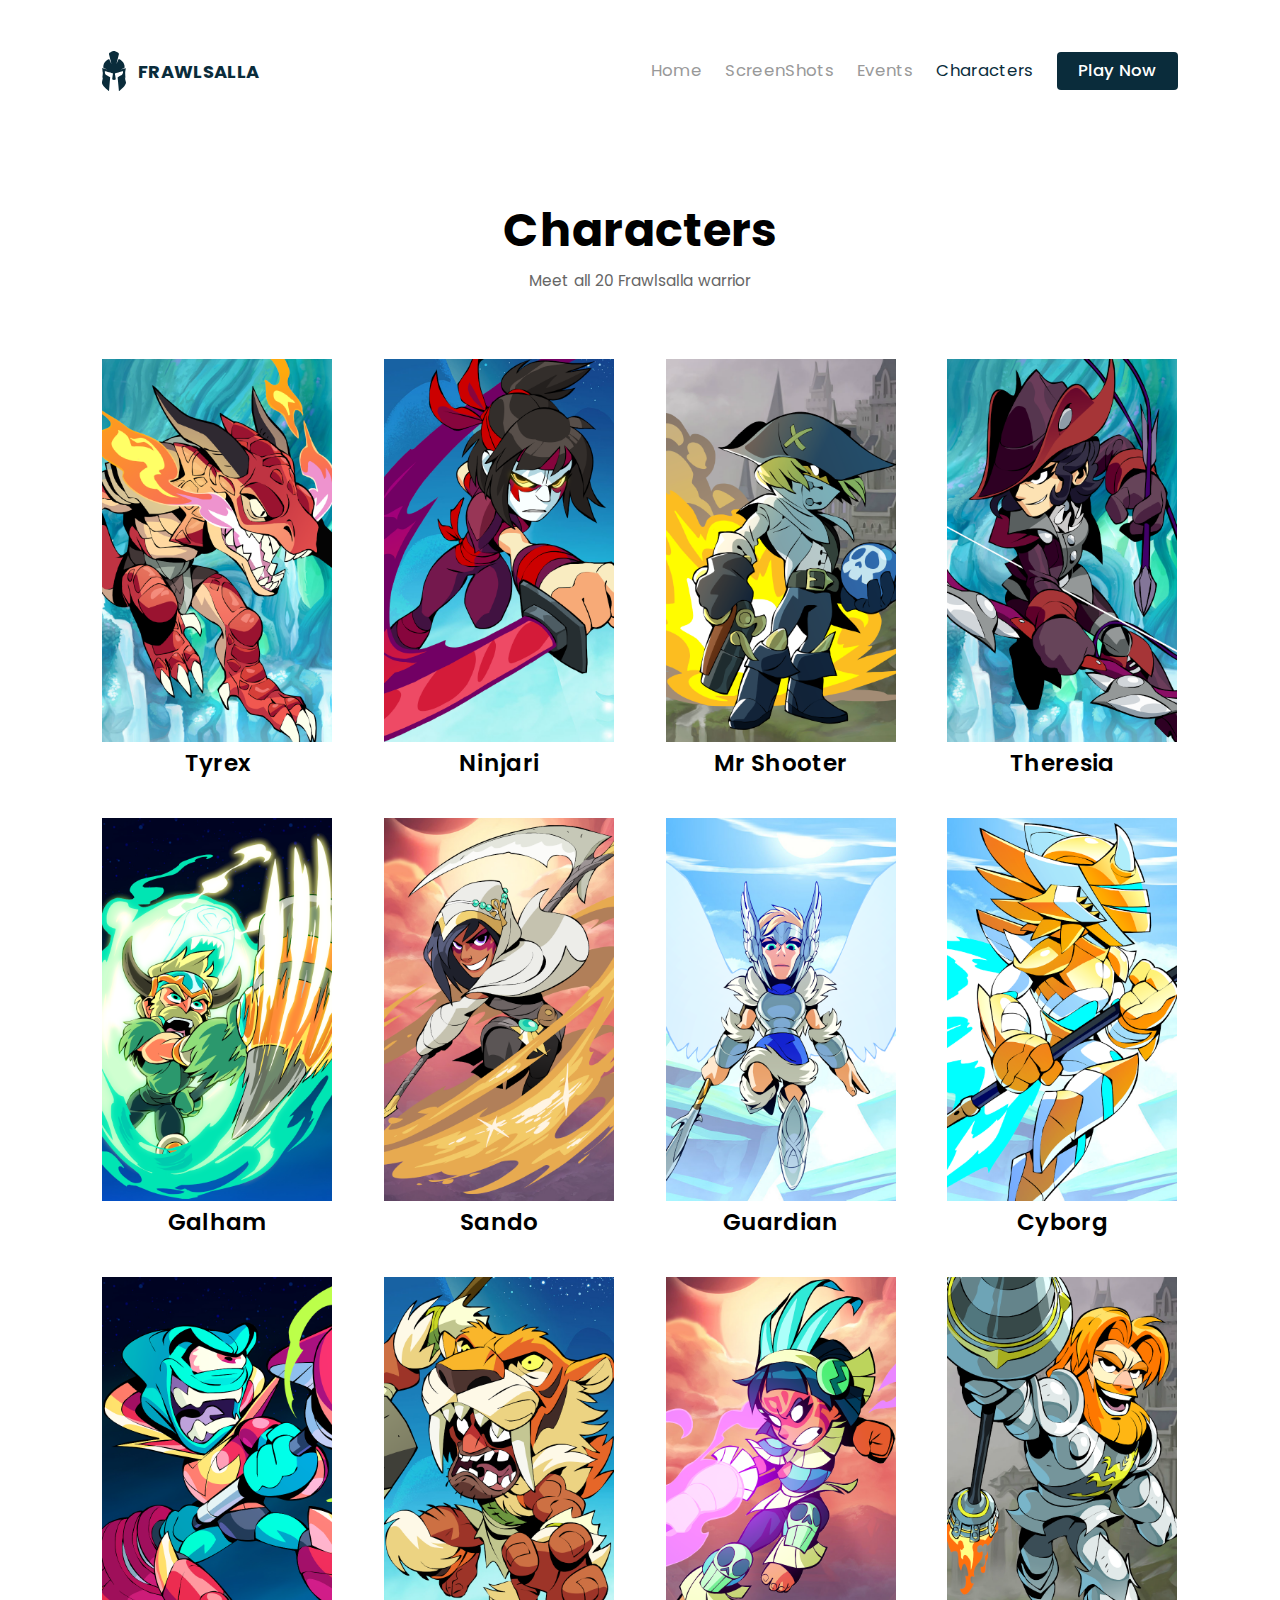
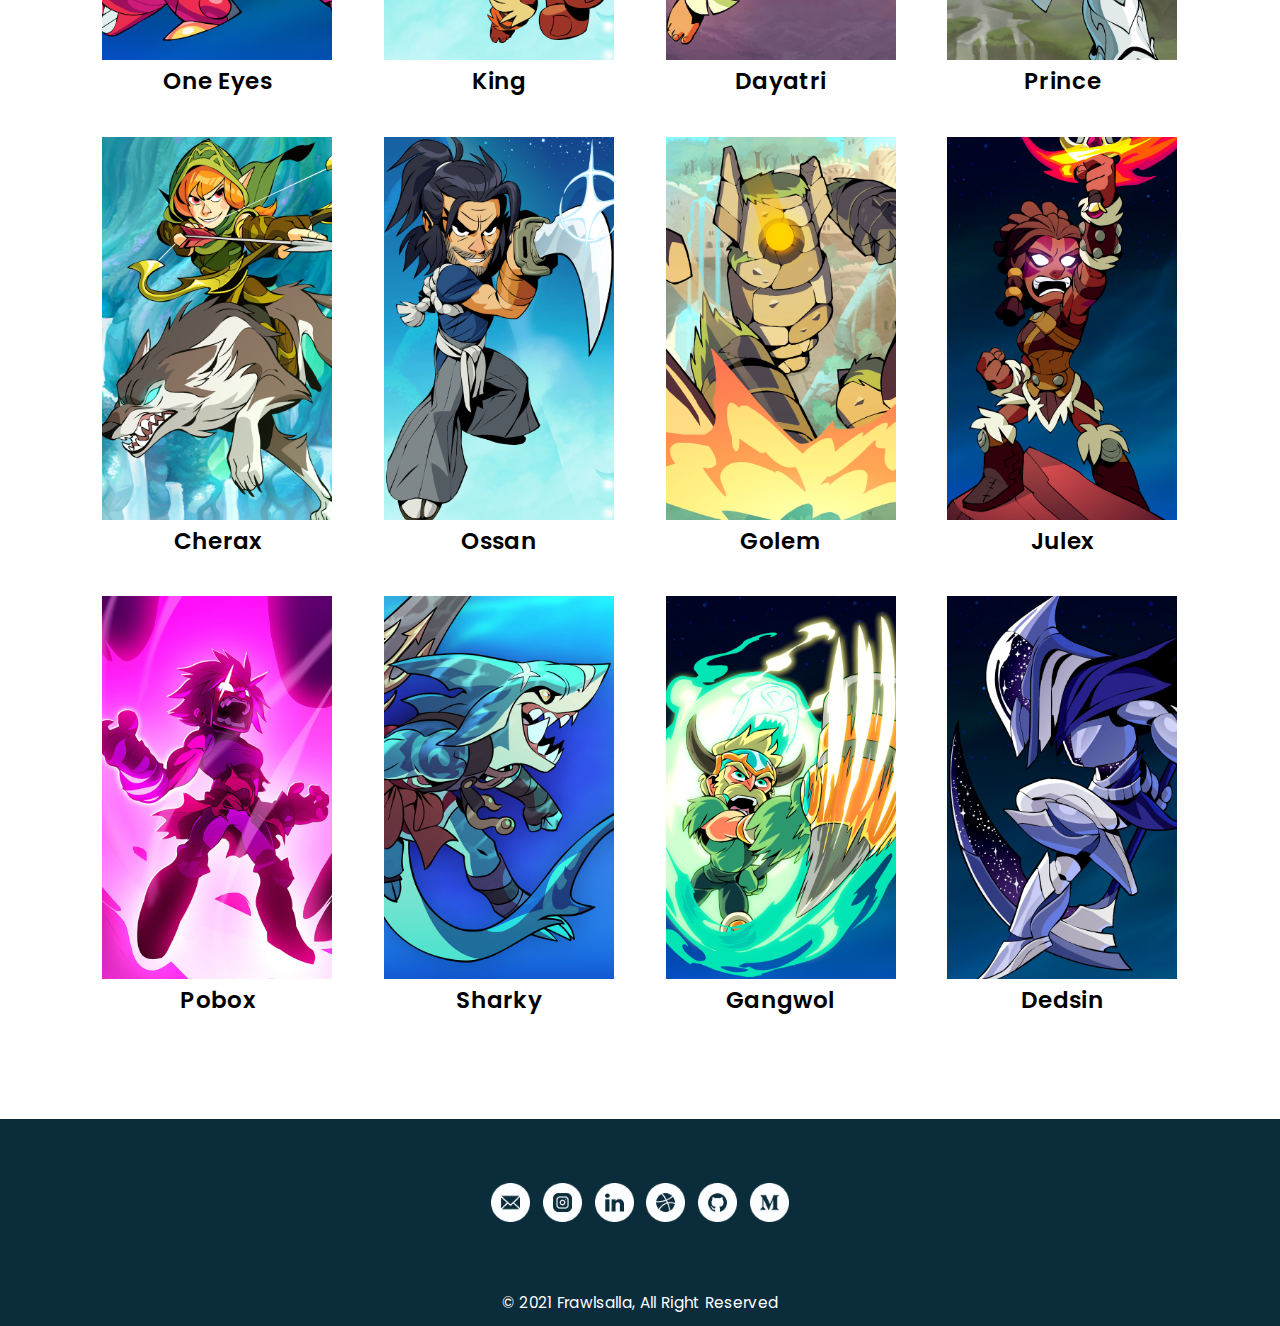
==== HTML/characters.html @ 78ae457c "Add home page, screenshot page, event page, character page" ====
<!DOCTYPE html>
<html lang="en">
<head>
    <meta charset="UTF-8">
    <meta http-equiv="X-UA-Compatible" content="IE=edge">
    <meta name="viewport" content="width=device-width, initial-scale=1.0">
    <title>Document</title>
    <link rel="stylesheet" href="../CSS/styleCharacters.css">
    <link href='https://fonts.googleapis.com/css?family=Poppins:200,400,500,600,700,900' rel='stylesheet'>
    <link rel="stylesheet" href="https://cdnjs.cloudflare.com/ajax/libs/font-awesome/4.7.0/css/font-awesome.min.css">
</head>
<body>
    <div class="header">
        <div class="navigation">
            <div class="logo">
                <img src="../Image/Frawlhalla Logo - Black.svg" alt="">
                <div class="text">
                    FRAWLSALLA
                </div>
            </div>
            <div class="navBtnMobile">
                <input type="checkbox" id="check">
                <label for="check" class="checkBtn" onclick="myFunction()">
                    <i class="fa fa-bars"></i>
                </label>
            </div>
        </div>
        <div id="hideNav">
            <a href="./home.html">
                Home
            </a>
            <a href="./screenshots.html">
                ScreenShots
            </a>
            <a href="./events.html">
                Events
            </a>
            <a href="./characters.html" id="selectedButton">
                Characters
            </a>
            <a href="./playNow.html" id="play-now">
                Play Now
            </a>
        </div>
    </div>
    <div class="contain">
        <div class="text">
            <div class="title">
                Characters
            </div>
            <div class="body">
                Meet all 20 Frawlsalla warrior
            </div>
        </div>
        <div class="list">
            <div class="item item1">
                <div class="img"></div>
                <div class="text">Tyrex</div>
            </div>
            <div class="item item2">
                <div class="img"></div>
                <div class="text">Ninjari</div>
            </div>
            <div class="item item3">
                <div class="img"></div>
                <div class="text">Mr Shooter</div>                
            </div>
            <div class="item item4">
                <div class="img"></div>
                <div class="text">Theresia</div>                
            </div>
            <div class="item item5">
                <div class="img"></div>
                <div class="text">Galham</div>                
            </div>
            <div class="item item6">
                <div class="img"></div>
                <div class="text">Sando</div>               
            </div>
            <div class="item item7">
                <div class="img"></div>
                <div class="text">Guardian</div>               
            </div>
            <div class="item item8">
                <div class="img"></div>
                <div class="text">Cyborg</div>               
            </div>
            <div class="item item9">
                <div class="img"></div>
                <div class="text">One Eyes</div>               
            </div>
            <div class="item item10">
                <div class="img"></div>
                <div class="text">King</div>
            </div>
            <div class="item item11">
                <div class="img"></div>
                <div class="text">Dayatri</div>
            </div>
            <div class="item item12">
                <div class="img"></div>
                <div class="text">Prince</div>
            </div>
            <div class="item item13">
                <div class="img"></div>
                <div class="text">Cherax</div>
            </div>
            <div class="item item14">
                <div class="img"></div>
                <div class="text">Ossan</div>
            </div>
            <div class="item item15">
                <div class="img"></div>
                <div class="text">Golem</div>
            </div>
            <div class="item item16">
                <div class="img"></div>
                <div class="text">Julex</div>
            </div>
            <div class="item item17">
                <div class="img"></div>
                <div class="text">Pobox</div>
            </div>
            <div class="item item18">
                <div class="img"></div>
                <div class="text">Sharky</div>                
            </div>
            <div class="item item19">
                <div class="img"></div>
                <div class="text">Gangwol</div>
            </div>
            <div class="item item20">
                <div class="img"></div>
                <div class="text">Dedsin</div>
            </div>
        </div>
    </div>
    <div class="footer">
        <div class="upper">
            <a href="https://mail.google.com/">
                <img src="../Image/Social Media/email.png" alt="">
            </a>
            <a href="https://instagram.com/">
                <img src="../Image/Social Media/instagram.png" alt="">
            </a>
            <a href="https://www.linkedin.com/">
                <img src="../Image/Social Media/linkedin.png" alt="">
            </a>
            <a href="https://dribbble.com/">
                <img src="../Image/Social Media/dribbble.png" alt="">
            </a>
            <a href="https://github.com/">
                <img src="../Image/Social Media/github.png" alt="">
            </a>
            <a href="https://medium.com/">
                <img src="../Image/Social Media/medium.png" alt="">
            </a>
        </div>
        <div class="lower">
            <span>&#169;</span> 
            2021 Frawlsalla, All Right Reserved
        </div>
    </div>
    <script src="../JS/navBar.js"></script>
</body>
</html>
---- CSS/styleCharacters.css ----
body{
    margin:0%;
    font-family: 'Poppins';
    letter-spacing: 0.02em;
}

@media screen and (max-width: 1440px) {
    .header{
        display: flex;
        padding-top: 4%;
        padding-left: 8%;
        padding-right: 8%;
        flex-direction: row;
        justify-content: space-between;
        align-items: center;
    }

    .header .logo{
        display: flex;
        flex-direction: row;
    }

    .header .logo img{
        width: 20%;
    }

    .logo .text{
        display: flex;
        font-weight: bold;
        color: #0a2c3b;
        align-items: center;
        font-style: normal;
        font-size: 1.4vw;
        padding-left: 8%;
    }

    #hideNav{
        display: flex;
        width: 49%;
        flex-direction: row;
        justify-content: space-between;
        align-items: center;
    }

    .header a{
        text-decoration: none;
        font-size: 1.3vw;
        font-weight: 400;
        color: #999999;
        letter-spacing: 0.02em;
        line-height: 100%;
        font-family: 'Poppins';
    }

    #selectedButton{
        color: #0a2c3b;
    }

    #play-now{
        color: white;
        background: #0A2C3B;
        border-radius: 4px;
        font-weight: 500;
        padding: 2%;
        padding-left: 4%;
        padding-right: 4%;
        box-shadow: 0px 8px 16px -5px rgba(255, 255, 255, 0.15);
    }

    .checkBtn{
        font-size: 30px;
        color: #0a2c3b;
        display: none;
    }

    #check{
        display: none;
    }

    .contain{
        padding-top: 8%;
    }

    .contain .text{
        text-align: center;
    }

    .text .title{
        font-size: 3.6vw;
        line-height: 160%;
        font-weight: bold;
    }

    .text .body{
        color:#666666;
        font-size: 1.2vw;
        line-height: 180%;
    }

    .contain .list{
        display: flex;
        justify-content: space-around;
        flex-wrap: wrap;
        margin-top: 5%;
        margin-bottom: 5%;
        margin-left: 6%;
        margin-right: 6%;
    }

    .list .item{
        display: flex;
        flex-direction: column;
        text-align: center;
        margin-bottom: 3%;
    }

    .list .item .img{
        width: 18vw; 
        height: 30vw;
    }

    .list .item .text{
        font-weight: 600;
        font-size: 1.8vw;
        line-height: 180%;
    }

    .footer{
        margin-top: 0.1%;
        background-color:#0a2c3b;
        height: 100%;
    }

    .footer .upper{
        display: flex;
        justify-content: center;
    }

    .footer .upper a{
        padding: 0.5%;
        padding-top: 5%;
        padding-bottom: 4%;
    }

    .footer .upper img{
        width: 39px;
        height: 39px;
        text-decoration: none;
    }

    .footer .lower{
        text-align: center;
        color: white;
        font-size: 1.2vw;
        line-height: 300%;
    }
}

@media screen and (max-width: 1025px) {
    /* .contain .list .item{
        width: 30%;
        height: 480px;
    }   
    .list .item .img{
        width: 100%;
        height: 100%; 
    } */
    .footer .upper a{
        padding: 0.5%;
        padding-top: 6%;
        padding-bottom: 4%;
    }
}

@media screen and (max-width: 800px) {
    /* .header{
        width: 170%;
    }
    .header .logo{
        margin-left: 2%;
    }
    .header .logo img{
        width: 34px;
        height: 50px;
    }
    .header .text{
        font-size: 3vw;
    }
    .header .navigation{
        width: 55%;
        margin-right: -4%;
    }
    .header .navigation a{
        font-size: 20px;
    }
    .contain{
        width: 207%;
    }
    .contain .list .item{
        width: 30%;
        height: 700px;
    }
    .list .item .img{
        width: 100%;
        height: 100%; 
    }
    .list .item .text{
        font-size: 25px;
    }
    .footer {
        width: 207%;    
    } */
    .header{
        flex-direction: column;
    }
    .header .navigation{
        display: flex;
        width: 100%;
        justify-content: space-between;
    }
    .checkBtn{
        display: block;
    }
    #hideNav{
        flex-direction: column;
        transition: all .5s;
    }
    .header a{
        margin-top: 8%;
        font-size: 2.2vw;
    }
    .contain .item .text{
        font-size: 2vw;
    }
}

@media screen and (max-width: 450px) {
    /* .header{
        width: 155%;
    }
    .header .logo{
        width: 50%;
        margin-left: -6%;
    }
    .header .text{
        font-size: 3vw;
    }
    .header .navigation{
        width: 100%;
        margin-right: -11%;
    }
    .header .navigation a{
        font-size: 0.1vw;
    }
    .contain{
        width: 218%;
    }
    .contain .list .item{
        width: 42%;
        height: 600px;
        margin-bottom: 4%;
    }
    .list .item .img{
        width: 100%;
        height: 100%; 
    }
    .list .item .text{
        font-size: 20px;
    }
    .footer {
        width: 218%;    
    } */
    .contain .item{
        margin-bottom: 5%;
    }
    .contain .item .img{
        width: 150px;
        height: 250px;  
    }
    .contain .item .text{
        font-size: 3.5vw;
    }
    .footer .upper img{
        width: 28px;
        height: 28px;
    }
}
/* 
@media screen and (max-width: 400px) {
    .page2 .list .img{
        margin-bottom: -30%;
    }
}

@media screen and (max-width: 350px) {
    .page2 .list .img{
        margin-bottom: -40%;
    }
} 
*/

/* Character lists */
.item .img{
    background-size: 100%;
    background-repeat: no-repeat;
}

.item1 .img{
    background-image: url("../Image/Characters/Tyrex.png");
}

.item2 .img{
    background-image: url("../Image/Characters/Ninjari.png");
}

.item3 .img{
    background-image: url("../Image/Characters/Mr\ Shooter.png");
}

.item4 .img{
    background-image: url("../Image/Characters/Theresia.png");
}

.item5 .img{
    background-image: url("../Image/Characters/Galham.png");
}

.item6 .img{
    background-image: url("../Image/Characters/Sando.png");
}

.item7 .img{
    background-image: url("../Image/Characters/Guardian.png");
}

.item8 .img{
    background-image: url("../Image/Characters/Cyborg.png");
}

.item9 .img{
    background-image: url("../Image/Characters/One\ Eyes.png");
}

.item10 .img{
    background-image: url("../Image/Characters/King.png");
}

.item11 .img{
    background-image: url("../Image/Characters/Dayatri.png");
}
.item12 .img{
    background-image: url("../Image/Characters/Prince.png");
}
.item13 .img{
    background-image: url("../Image/Characters/Cherax.png");
}
.item14 .img{
    background-image: url("../Image/Characters/Ossan.png");
}
.item15 .img{
    background-image: url("../Image/Characters/Golem.png");
}
.item16 .img{
    background-image: url("../Image/Characters/Julex.png");
}
.item17 .img{
    background-image: url("../Image/Characters/Pobox.png");
}
.item18 .img{
    background-image: url("../Image/Characters/Sharky.jpg");
}
.item19 .img{
    background-image: url("../Image/Characters/Galham.png");
}
.item20 .img{
    background-image: url("../Image/Characters/Dedsin.png");
}
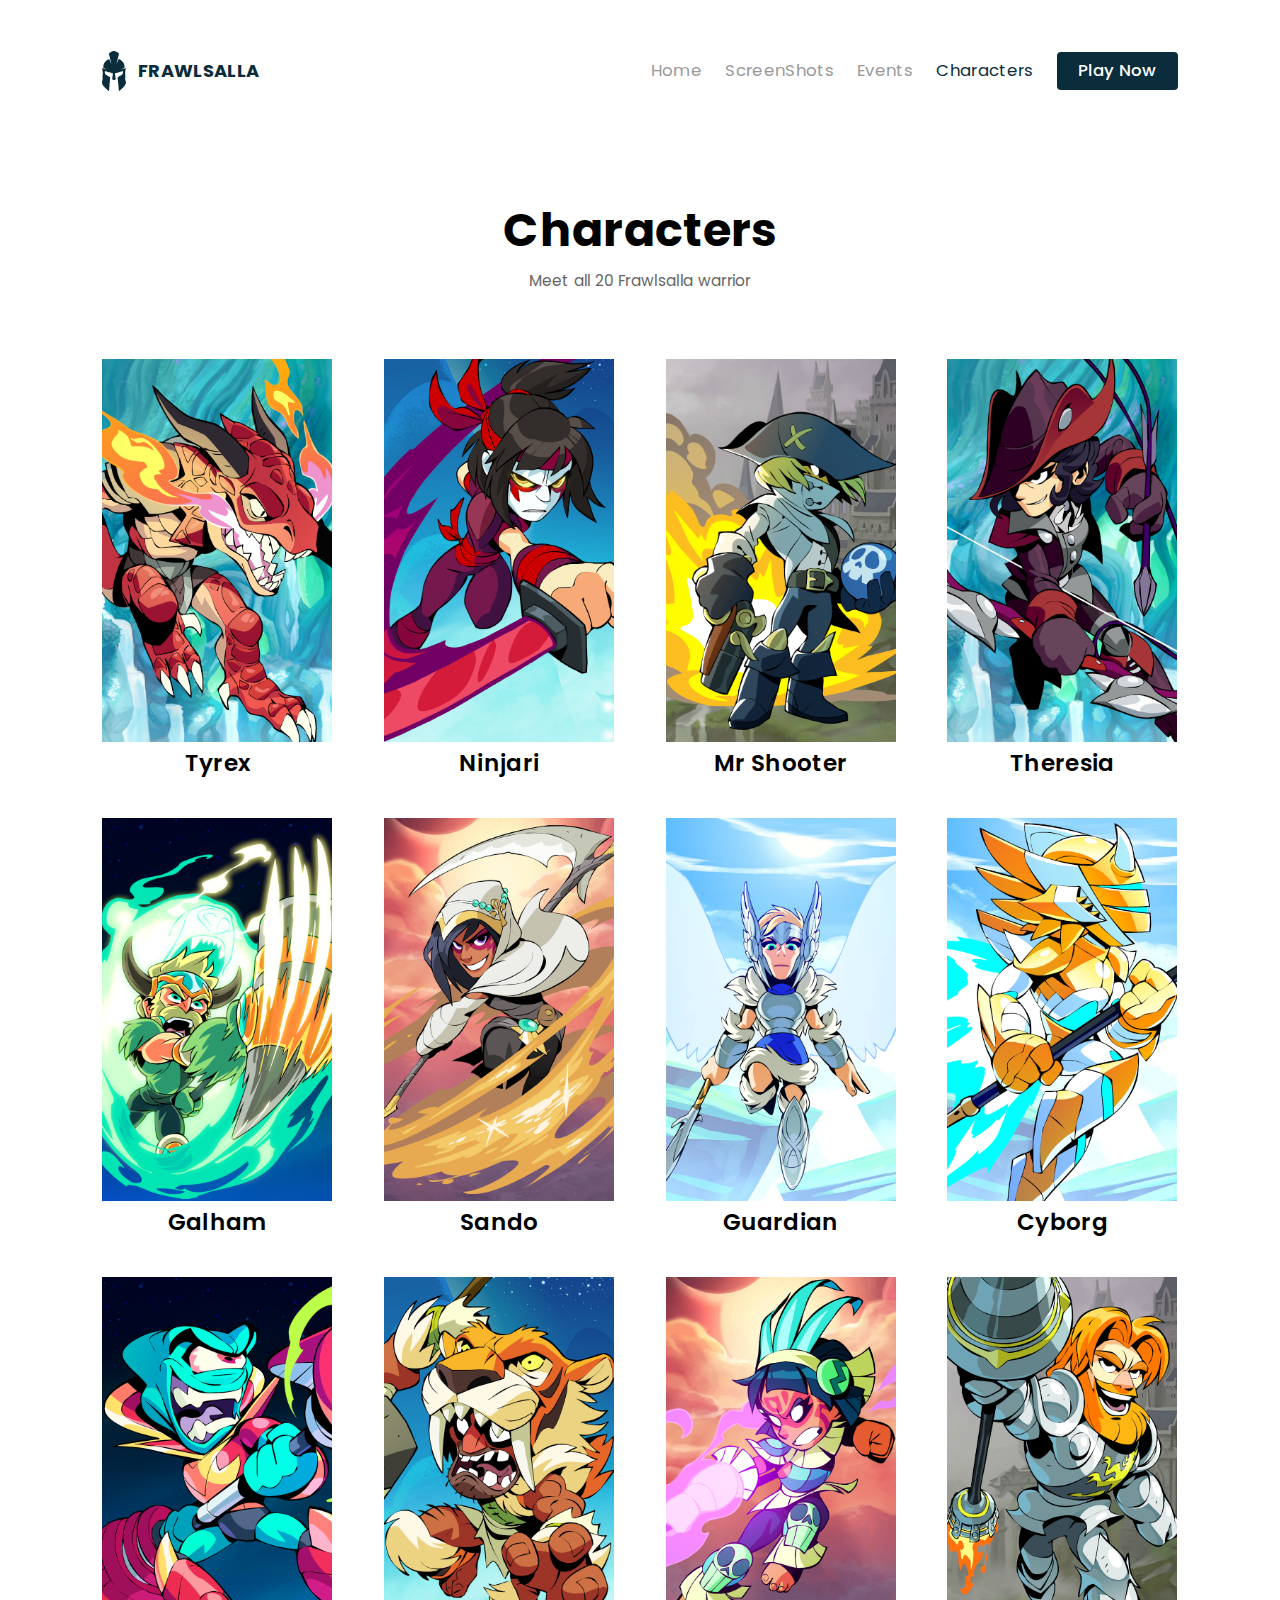
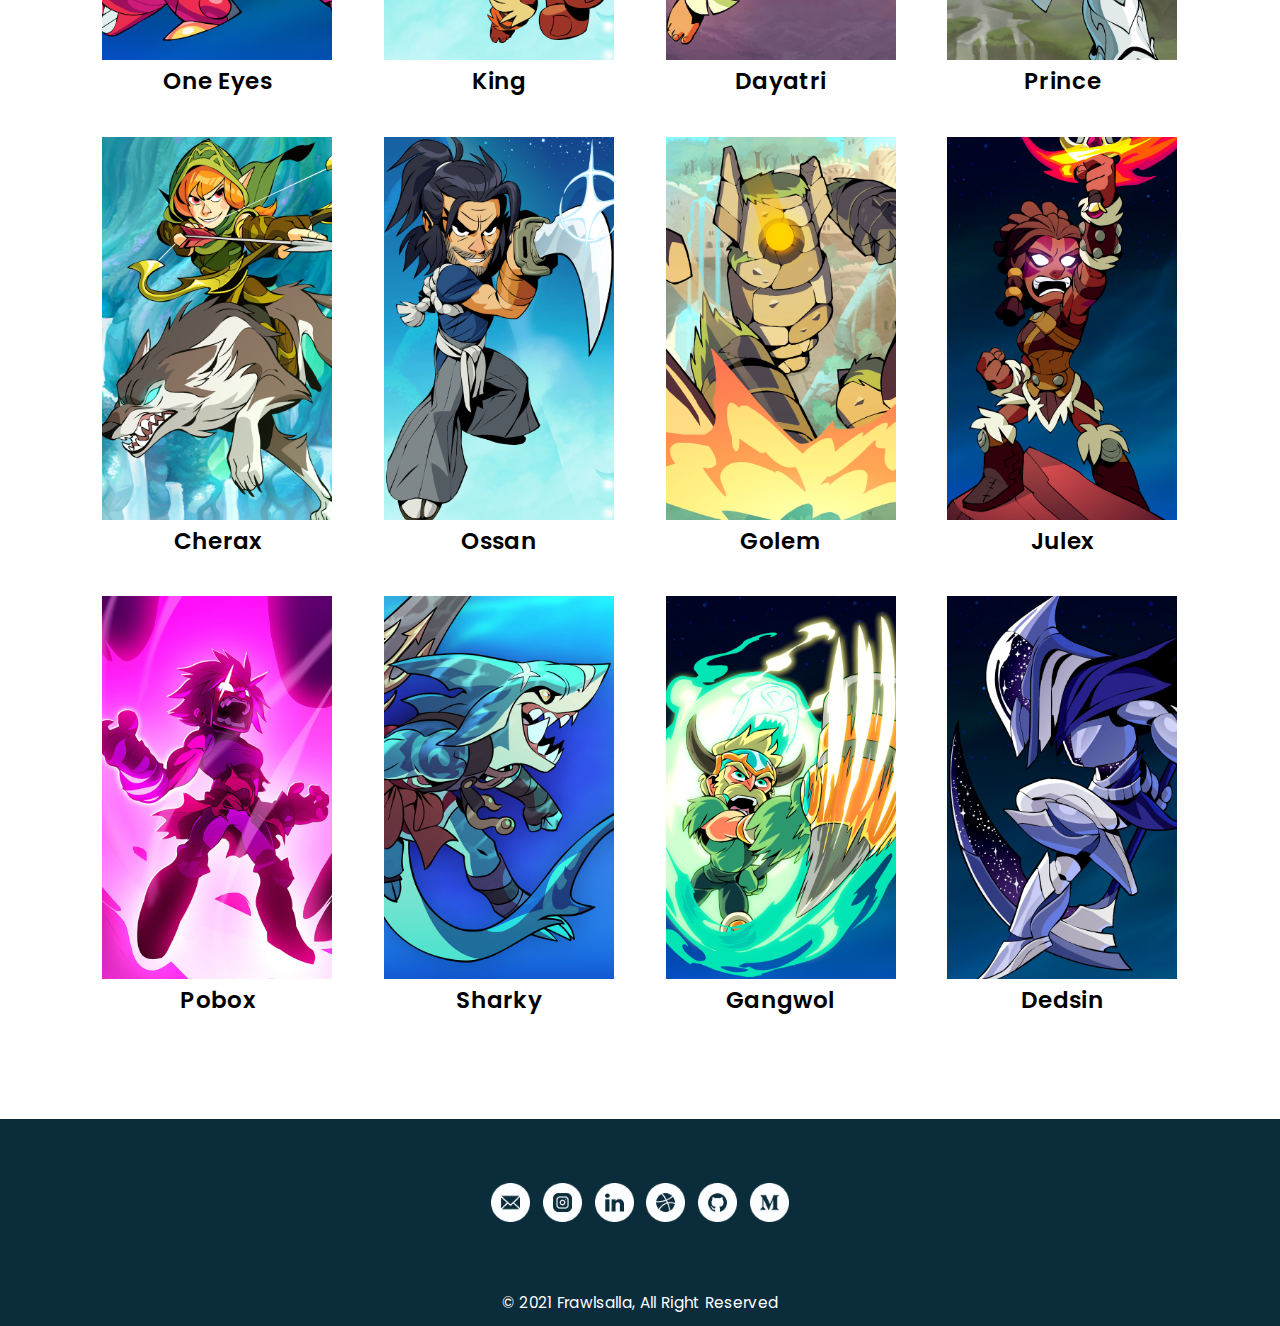
==== commit 728e1b08: "julyo update and fixing gender bug" ====
--- a/HTML/characters.html
+++ b/HTML/characters.html
@@ -13,10 +13,12 @@
     <div class="header">
         <div class="navigation">
             <div class="logo">
-                <img src="../Image/Frawlhalla Logo - Black.svg" alt="">
-                <div class="text">
-                    FRAWLSALLA
-                </div>
+                <a href="home.html">
+                        <img src="../Image/Frawlhalla Logo - Black.svg" alt="">
+                        <div class="text">
+                            FRAWLSALLA
+                        </div>
+                    </a>
             </div>
             <div class="navBtnMobile">
                 <input type="checkbox" id="check">
--- a/CSS/styleCharacters.css
+++ b/CSS/styleCharacters.css
@@ -1,163 +1,167 @@
-body{
-    margin:0%;
-    font-family: 'Poppins';
+body {
+  margin: 0%;
+  font-family: "Poppins";
+  letter-spacing: 0.02em;
+}
+
+@media screen and (max-width: 1440px) {
+  .header {
+    display: flex;
+    padding-top: 4%;
+    padding-left: 8%;
+    padding-right: 8%;
+    flex-direction: row;
+    justify-content: space-between;
+    align-items: center;
+  }
+
+  .header .logo {
+    display: flex;
+    flex-direction: row;
+  }
+
+  .header .logo img {
+    width: 20%;
+  }
+
+  .logo .text {
+    display: flex;
+    font-weight: bold;
+    color: #0a2c3b;
+    align-items: center;
+    font-style: normal;
+    font-size: 1.4vw;
+    padding-left: 8%;
+  }
+
+  .header .logo a {
+    display: flex;
+  }
+
+  #hideNav {
+    display: flex;
+    width: 49%;
+    flex-direction: row;
+    justify-content: space-between;
+    align-items: center;
+  }
+
+  .header a {
+    text-decoration: none;
+    font-size: 1.3vw;
+    font-weight: 400;
+    color: #999999;
     letter-spacing: 0.02em;
-}
-
-@media screen and (max-width: 1440px) {
-    .header{
-        display: flex;
-        padding-top: 4%;
-        padding-left: 8%;
-        padding-right: 8%;
-        flex-direction: row;
-        justify-content: space-between;
-        align-items: center;
-    }
-
-    .header .logo{
-        display: flex;
-        flex-direction: row;
-    }
-
-    .header .logo img{
-        width: 20%;
-    }
-
-    .logo .text{
-        display: flex;
-        font-weight: bold;
-        color: #0a2c3b;
-        align-items: center;
-        font-style: normal;
-        font-size: 1.4vw;
-        padding-left: 8%;
-    }
-
-    #hideNav{
-        display: flex;
-        width: 49%;
-        flex-direction: row;
-        justify-content: space-between;
-        align-items: center;
-    }
-
-    .header a{
-        text-decoration: none;
-        font-size: 1.3vw;
-        font-weight: 400;
-        color: #999999;
-        letter-spacing: 0.02em;
-        line-height: 100%;
-        font-family: 'Poppins';
-    }
-
-    #selectedButton{
-        color: #0a2c3b;
-    }
-
-    #play-now{
-        color: white;
-        background: #0A2C3B;
-        border-radius: 4px;
-        font-weight: 500;
-        padding: 2%;
-        padding-left: 4%;
-        padding-right: 4%;
-        box-shadow: 0px 8px 16px -5px rgba(255, 255, 255, 0.15);
-    }
-
-    .checkBtn{
-        font-size: 30px;
-        color: #0a2c3b;
-        display: none;
-    }
-
-    #check{
-        display: none;
-    }
-
-    .contain{
-        padding-top: 8%;
-    }
-
-    .contain .text{
-        text-align: center;
-    }
-
-    .text .title{
-        font-size: 3.6vw;
-        line-height: 160%;
-        font-weight: bold;
-    }
-
-    .text .body{
-        color:#666666;
-        font-size: 1.2vw;
-        line-height: 180%;
-    }
-
-    .contain .list{
-        display: flex;
-        justify-content: space-around;
-        flex-wrap: wrap;
-        margin-top: 5%;
-        margin-bottom: 5%;
-        margin-left: 6%;
-        margin-right: 6%;
-    }
-
-    .list .item{
-        display: flex;
-        flex-direction: column;
-        text-align: center;
-        margin-bottom: 3%;
-    }
-
-    .list .item .img{
-        width: 18vw; 
-        height: 30vw;
-    }
-
-    .list .item .text{
-        font-weight: 600;
-        font-size: 1.8vw;
-        line-height: 180%;
-    }
-
-    .footer{
-        margin-top: 0.1%;
-        background-color:#0a2c3b;
-        height: 100%;
-    }
-
-    .footer .upper{
-        display: flex;
-        justify-content: center;
-    }
-
-    .footer .upper a{
-        padding: 0.5%;
-        padding-top: 5%;
-        padding-bottom: 4%;
-    }
-
-    .footer .upper img{
-        width: 39px;
-        height: 39px;
-        text-decoration: none;
-    }
-
-    .footer .lower{
-        text-align: center;
-        color: white;
-        font-size: 1.2vw;
-        line-height: 300%;
-    }
+    line-height: 100%;
+    font-family: "Poppins";
+  }
+
+  #selectedButton {
+    color: #0a2c3b;
+  }
+
+  #play-now {
+    color: white;
+    background: #0a2c3b;
+    border-radius: 4px;
+    font-weight: 500;
+    padding: 2%;
+    padding-left: 4%;
+    padding-right: 4%;
+    box-shadow: 0px 8px 16px -5px rgba(255, 255, 255, 0.15);
+  }
+
+  .checkBtn {
+    font-size: 30px;
+    color: #0a2c3b;
+    display: none;
+  }
+
+  #check {
+    display: none;
+  }
+
+  .contain {
+    padding-top: 8%;
+  }
+
+  .contain .text {
+    text-align: center;
+  }
+
+  .text .title {
+    font-size: 3.6vw;
+    line-height: 160%;
+    font-weight: bold;
+  }
+
+  .text .body {
+    color: #666666;
+    font-size: 1.2vw;
+    line-height: 180%;
+  }
+
+  .contain .list {
+    display: flex;
+    justify-content: space-around;
+    flex-wrap: wrap;
+    margin-top: 5%;
+    margin-bottom: 5%;
+    margin-left: 6%;
+    margin-right: 6%;
+  }
+
+  .list .item {
+    display: flex;
+    flex-direction: column;
+    text-align: center;
+    margin-bottom: 3%;
+  }
+
+  .list .item .img {
+    width: 18vw;
+    height: 30vw;
+  }
+
+  .list .item .text {
+    font-weight: 600;
+    font-size: 1.8vw;
+    line-height: 180%;
+  }
+
+  .footer {
+    margin-top: 0.1%;
+    background-color: #0a2c3b;
+    height: 100%;
+  }
+
+  .footer .upper {
+    display: flex;
+    justify-content: center;
+  }
+
+  .footer .upper a {
+    padding: 0.5%;
+    padding-top: 5%;
+    padding-bottom: 4%;
+  }
+
+  .footer .upper img {
+    width: 39px;
+    height: 39px;
+    text-decoration: none;
+  }
+
+  .footer .lower {
+    text-align: center;
+    color: white;
+    font-size: 1.2vw;
+    line-height: 300%;
+  }
 }
 
 @media screen and (max-width: 1025px) {
-    /* .contain .list .item{
+  /* .contain .list .item{
         width: 30%;
         height: 480px;
     }   
@@ -165,15 +169,15 @@
         width: 100%;
         height: 100%; 
     } */
-    .footer .upper a{
-        padding: 0.5%;
-        padding-top: 6%;
-        padding-bottom: 4%;
-    }
+  .footer .upper a {
+    padding: 0.5%;
+    padding-top: 6%;
+    padding-bottom: 4%;
+  }
 }
 
 @media screen and (max-width: 800px) {
-    /* .header{
+  /* .header{
         width: 170%;
     }
     .header .logo{
@@ -210,32 +214,32 @@
     .footer {
         width: 207%;    
     } */
-    .header{
-        flex-direction: column;
-    }
-    .header .navigation{
-        display: flex;
-        width: 100%;
-        justify-content: space-between;
-    }
-    .checkBtn{
-        display: block;
-    }
-    #hideNav{
-        flex-direction: column;
-        transition: all .5s;
-    }
-    .header a{
-        margin-top: 8%;
-        font-size: 2.2vw;
-    }
-    .contain .item .text{
-        font-size: 2vw;
-    }
+  .header {
+    flex-direction: column;
+  }
+  .header .navigation {
+    display: flex;
+    width: 100%;
+    justify-content: space-between;
+  }
+  .checkBtn {
+    display: block;
+  }
+  #hideNav {
+    flex-direction: column;
+    transition: all 0.5s;
+  }
+  .header a {
+    margin-top: 8%;
+    font-size: 2.2vw;
+  }
+  .contain .item .text {
+    font-size: 2vw;
+  }
 }
 
 @media screen and (max-width: 450px) {
-    /* .header{
+  /* .header{
         width: 155%;
     }
     .header .logo{
@@ -270,20 +274,20 @@
     .footer {
         width: 218%;    
     } */
-    .contain .item{
-        margin-bottom: 5%;
-    }
-    .contain .item .img{
-        width: 150px;
-        height: 250px;  
-    }
-    .contain .item .text{
-        font-size: 3.5vw;
-    }
-    .footer .upper img{
-        width: 28px;
-        height: 28px;
-    }
+  .contain .item {
+    margin-bottom: 5%;
+  }
+  .contain .item .img {
+    width: 150px;
+    height: 250px;
+  }
+  .contain .item .text {
+    font-size: 3.5vw;
+  }
+  .footer .upper img {
+    width: 28px;
+    height: 28px;
+  }
 }
 /* 
 @media screen and (max-width: 400px) {
@@ -300,78 +304,78 @@
 */
 
 /* Character lists */
-.item .img{
-    background-size: 100%;
-    background-repeat: no-repeat;
-}
-
-.item1 .img{
-    background-image: url("../Image/Characters/Tyrex.png");
-}
-
-.item2 .img{
-    background-image: url("../Image/Characters/Ninjari.png");
-}
-
-.item3 .img{
-    background-image: url("../Image/Characters/Mr\ Shooter.png");
-}
-
-.item4 .img{
-    background-image: url("../Image/Characters/Theresia.png");
-}
-
-.item5 .img{
-    background-image: url("../Image/Characters/Galham.png");
-}
-
-.item6 .img{
-    background-image: url("../Image/Characters/Sando.png");
-}
-
-.item7 .img{
-    background-image: url("../Image/Characters/Guardian.png");
-}
-
-.item8 .img{
-    background-image: url("../Image/Characters/Cyborg.png");
-}
-
-.item9 .img{
-    background-image: url("../Image/Characters/One\ Eyes.png");
-}
-
-.item10 .img{
-    background-image: url("../Image/Characters/King.png");
-}
-
-.item11 .img{
-    background-image: url("../Image/Characters/Dayatri.png");
-}
-.item12 .img{
-    background-image: url("../Image/Characters/Prince.png");
-}
-.item13 .img{
-    background-image: url("../Image/Characters/Cherax.png");
-}
-.item14 .img{
-    background-image: url("../Image/Characters/Ossan.png");
-}
-.item15 .img{
-    background-image: url("../Image/Characters/Golem.png");
-}
-.item16 .img{
-    background-image: url("../Image/Characters/Julex.png");
-}
-.item17 .img{
-    background-image: url("../Image/Characters/Pobox.png");
-}
-.item18 .img{
-    background-image: url("../Image/Characters/Sharky.jpg");
-}
-.item19 .img{
-    background-image: url("../Image/Characters/Galham.png");
-}
-.item20 .img{
-    background-image: url("../Image/Characters/Dedsin.png");
-}+.item .img {
+  background-size: 100%;
+  background-repeat: no-repeat;
+}
+
+.item1 .img {
+  background-image: url("../Image/Characters/Tyrex.png");
+}
+
+.item2 .img {
+  background-image: url("../Image/Characters/Ninjari.png");
+}
+
+.item3 .img {
+  background-image: url("../Image/Characters/Mr\ Shooter.png");
+}
+
+.item4 .img {
+  background-image: url("../Image/Characters/Theresia.png");
+}
+
+.item5 .img {
+  background-image: url("../Image/Characters/Galham.png");
+}
+
+.item6 .img {
+  background-image: url("../Image/Characters/Sando.png");
+}
+
+.item7 .img {
+  background-image: url("../Image/Characters/Guardian.png");
+}
+
+.item8 .img {
+  background-image: url("../Image/Characters/Cyborg.png");
+}
+
+.item9 .img {
+  background-image: url("../Image/Characters/One\ Eyes.png");
+}
+
+.item10 .img {
+  background-image: url("../Image/Characters/King.png");
+}
+
+.item11 .img {
+  background-image: url("../Image/Characters/Dayatri.png");
+}
+.item12 .img {
+  background-image: url("../Image/Characters/Prince.png");
+}
+.item13 .img {
+  background-image: url("../Image/Characters/Cherax.png");
+}
+.item14 .img {
+  background-image: url("../Image/Characters/Ossan.png");
+}
+.item15 .img {
+  background-image: url("../Image/Characters/Golem.png");
+}
+.item16 .img {
+  background-image: url("../Image/Characters/Julex.png");
+}
+.item17 .img {
+  background-image: url("../Image/Characters/Pobox.png");
+}
+.item18 .img {
+  background-image: url("../Image/Characters/Sharky.jpg");
+}
+.item19 .img {
+  background-image: url("../Image/Characters/Galham.png");
+}
+.item20 .img {
+  background-image: url("../Image/Characters/Dedsin.png");
+}
